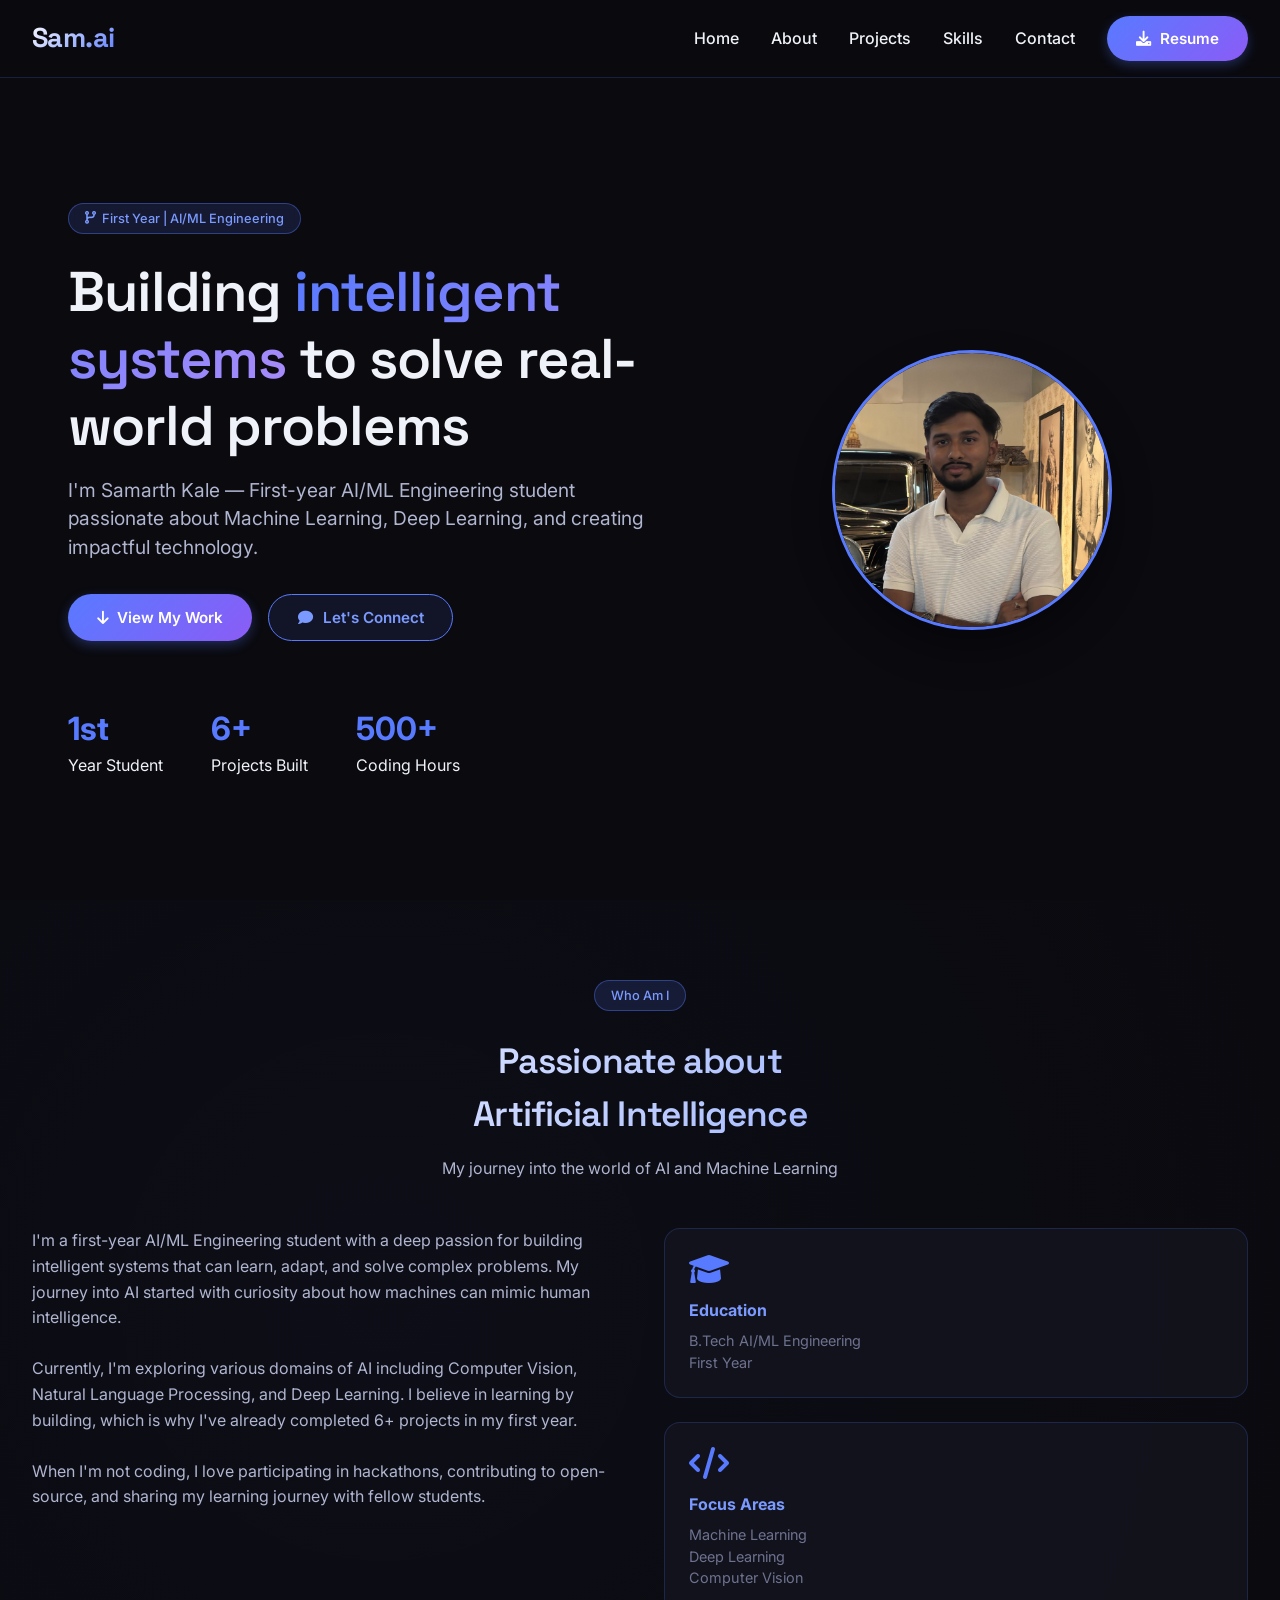
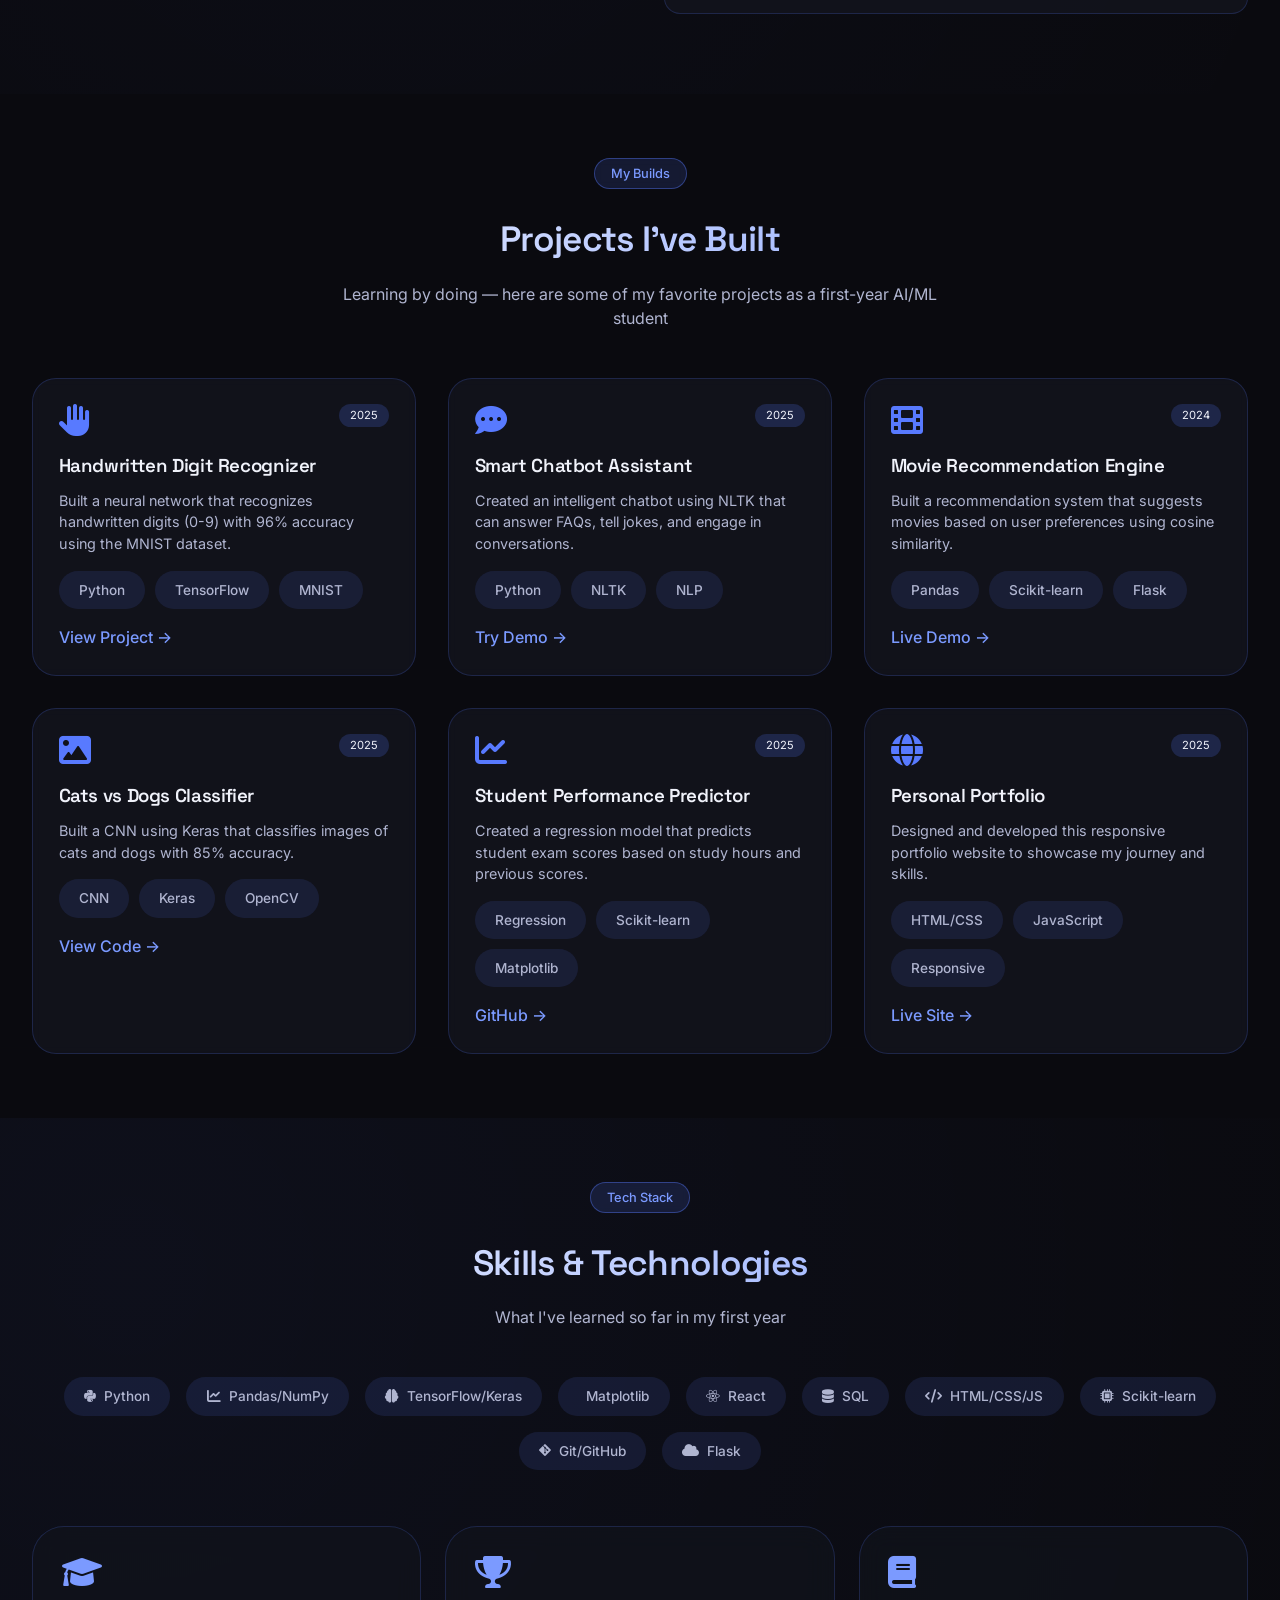
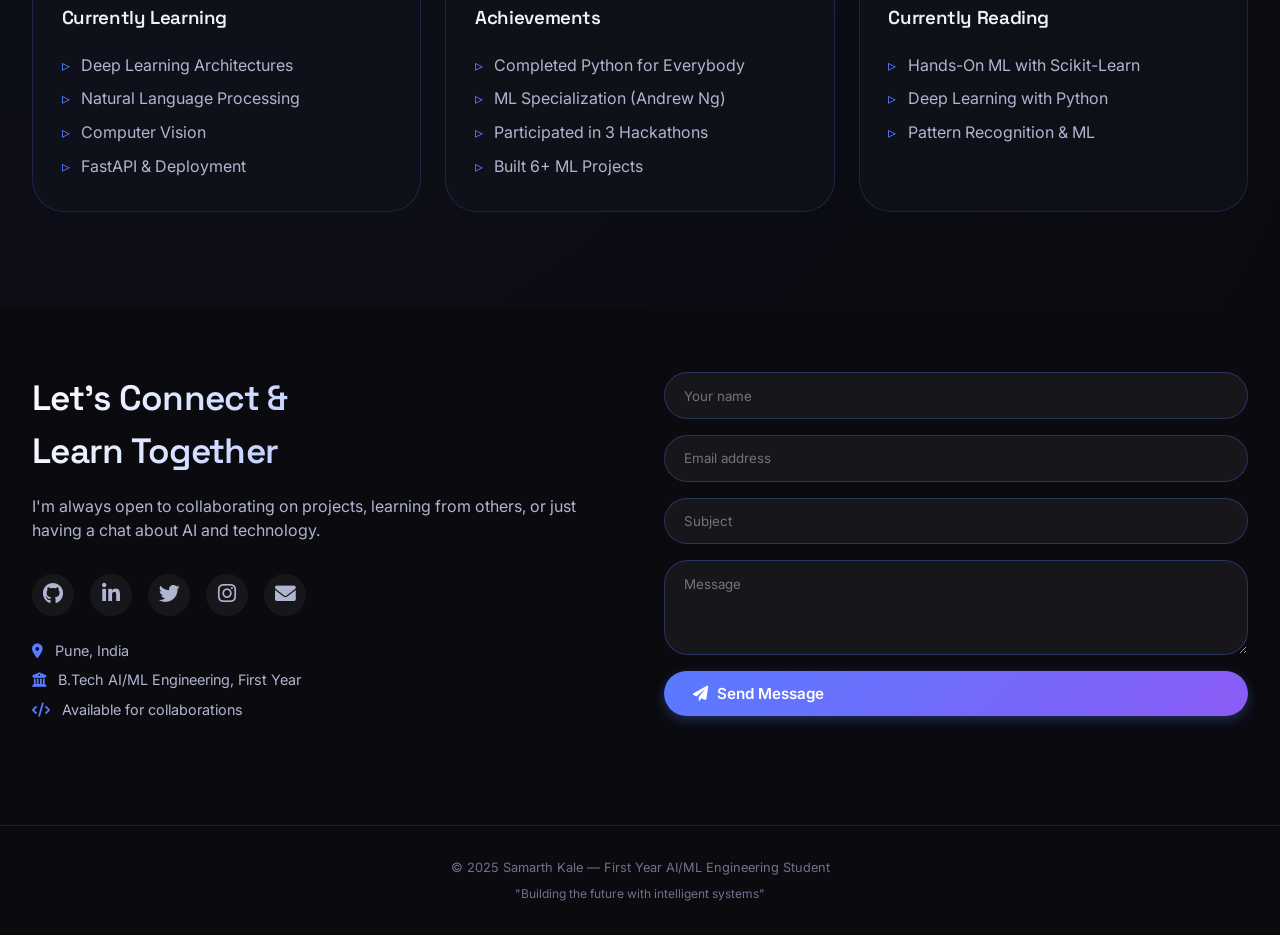
==== index.html @ 46d40313 "Rename portfolio.html to index.html" ====
<!DOCTYPE html>
<html lang="en">
<head>
  <meta charset="UTF-8">
  <meta name="viewport" content="width=device-width, initial-scale=1.0">
  <title>Samarth Kale | AI/ML Engineering Student</title>
  <link rel="preconnect" href="https://fonts.googleapis.com">
  <link rel="preconnect" href="https://fonts.gstatic.com" crossorigin>
  <link href="https://fonts.googleapis.com/css2?family=Inter:opsz,wght@14..32,300;14..32,400;14..32,500;14..32,600;14..32,700&family=Space+Grotesk:wght@400;500;600;700&display=swap" rel="stylesheet">
  <link rel="stylesheet" href="https://cdnjs.cloudflare.com/ajax/libs/font-awesome/6.0.0-beta3/css/all.min.css">
  <link rel="stylesheet" href="index.css">
  <link rel="stylesheet" href="app.css">
  <style>
    /* Emergency fixes - in case external CSS fails */
    .hero-wrapper {
      display: flex !important;
      align-items: center !important;
      justify-content: space-between !important;
      gap: 4rem !important;
      flex-wrap: wrap !important;
    }
    .hero-content {
      flex: 1 !important;
      min-width: 280px !important;
    }
    .hero-photo {
      flex: 0.8 !important;
      min-width: 250px !important;
      display: flex !important;
      justify-content: center !important;
    }
    .photo-frame {
      width: 280px !important;
      height: 280px !important;
      border-radius: 50% !important;
      overflow: hidden !important;
      border: 3px solid #587aff !important;
      box-shadow: 0 20px 40px rgba(0,0,0,0.3) !important;
    }
    .photo-frame img {
      width: 100% !important;
      height: 100% !important;
      object-fit: cover !important;
    }
    @media (max-width: 768px) {
      .hero-wrapper { flex-direction: column-reverse !important; text-align: center !important; }
      .hero-content { text-align: center !important; }
      .hero-buttons { justify-content: center !important; }
      .stats { justify-content: center !important; }
      .photo-frame { width: 200px !important; height: 200px !important; }
    }
  </style>
</head>
<body>
  <!-- Navigation -->
  <nav>
    <div class="container nav-container">
      <div class="logo">Sam.ai</div>
      <div class="nav-links">
        <a href="#home">Home</a>
        <a href="#about">About</a>
        <a href="#projects">Projects</a>
        <a href="#skills">Skills</a>
        <a href="#contact">Contact</a>
        <button class="btn btn-primary" id="resumeBtn"><i class="fas fa-download"></i> Resume</button>
      </div>
    </div>
  </nav>

  <main>
    <!-- Hero Section with Photo -->
    <section id="home">
      <div class="container">
        <div class="hero-wrapper">
          <div class="hero-content">
            <div class="hero-badge"><i class="fas fa-code-branch"></i> First Year | AI/ML Engineering</div>
            <h1>Building <span class="gradient-text">intelligent systems</span> to solve real-world problems</h1>
            <p class="hero-subtitle">I'm Samarth Kale — First-year AI/ML Engineering student passionate about Machine Learning, Deep Learning, and creating impactful technology.</p>
            <div class="hero-buttons">
              <button class="btn btn-primary" id="projectCta"><i class="fas fa-arrow-down"></i> View My Work</button>
              <button class="btn btn-outline" id="contactCta"><i class="fas fa-comment"></i> Let's Connect</button>
            </div>
            <div class="stats">
              <div><span class="stat-number">1st</span><br>Year Student</div>
              <div><span class="stat-number">6+</span><br>Projects Built</div>
              <div><span class="stat-number">500+</span><br>Coding Hours</div>
            </div>
          </div>
          <div class="hero-photo">
            <div class="photo-frame">
              <!-- Placeholder avatar until you add your photo -->
              <img src="samarth-photo.jpg" alt="Samarth Kale">
              <!-- REPLACE ABOVE DIV WITH THIS WHEN YOU ADD YOUR PHOTO:
              <img src="samarth-photo.jpg" alt="Samarth Kale">
              -->
            </div>
          </div>
        </div>
      </div>
    </section>

    <!-- About Section -->
    <section id="about">
      <div class="container">
        <div class="section-header">
          <span class="hero-badge">Who Am I</span>
          <h2 class="section-title">Passionate about <br>Artificial Intelligence</h2>
          <p>My journey into the world of AI and Machine Learning</p>
        </div>
        
        <div class="about-content">
          <div class="about-text">
            <p>I'm a first-year AI/ML Engineering student with a deep passion for building intelligent systems that can learn, adapt, and solve complex problems. My journey into AI started with curiosity about how machines can mimic human intelligence.</p>
            <br>
            <p>Currently, I'm exploring various domains of AI including Computer Vision, Natural Language Processing, and Deep Learning. I believe in learning by building, which is why I've already completed 6+ projects in my first year.</p>
            <br>
            <p>When I'm not coding, I love participating in hackathons, contributing to open-source, and sharing my learning journey with fellow students.</p>
          </div>
          <div class="about-highlights">
            <div class="highlight-card">
              <i class="fas fa-graduation-cap"></i>
              <h4>Education</h4>
              <p>B.Tech AI/ML Engineering<br>First Year</p>
            </div>
            <div class="highlight-card">
              <i class="fas fa-code"></i>
              <h4>Focus Areas</h4>
              <p>Machine Learning<br>Deep Learning<br>Computer Vision</p>
            </div>
          </div>
        </div>
      </div>
    </section>

    <!-- Projects Section -->
    <section id="projects">
      <div class="container">
        <div class="section-header">
          <span class="hero-badge">My Builds</span>
          <h2 class="section-title">Projects I've Built</h2>
          <p>Learning by doing — here are some of my favorite projects as a first-year AI/ML student</p>
        </div>
        
        <div class="projects-grid">
          <div class="project-card">
            <div class="project-content">
              <i class="fas fa-hand-paper project-icon"></i>
              <span class="project-year">2025</span>
              <h3>Handwritten Digit Recognizer</h3>
              <p>Built a neural network that recognizes handwritten digits (0-9) with 96% accuracy using the MNIST dataset.</p>
              <div class="project-tags">
                <span class="skill-tag">Python</span>
                <span class="skill-tag">TensorFlow</span>
                <span class="skill-tag">MNIST</span>
              </div>
              <a href="#" class="project-link">View Project →</a>
            </div>
          </div>
          
          <div class="project-card">
            <div class="project-content">
              <i class="fas fa-comment-dots project-icon"></i>
              <span class="project-year">2025</span>
              <h3>Smart Chatbot Assistant</h3>
              <p>Created an intelligent chatbot using NLTK that can answer FAQs, tell jokes, and engage in conversations.</p>
              <div class="project-tags">
                <span class="skill-tag">Python</span>
                <span class="skill-tag">NLTK</span>
                <span class="skill-tag">NLP</span>
              </div>
              <a href="#" class="project-link">Try Demo →</a>
            </div>
          </div>
          
          <div class="project-card">
            <div class="project-content">
              <i class="fas fa-film project-icon"></i>
              <span class="project-year">2024</span>
              <h3>Movie Recommendation Engine</h3>
              <p>Built a recommendation system that suggests movies based on user preferences using cosine similarity.</p>
              <div class="project-tags">
                <span class="skill-tag">Pandas</span>
                <span class="skill-tag">Scikit-learn</span>
                <span class="skill-tag">Flask</span>
              </div>
              <a href="#" class="project-link">Live Demo →</a>
            </div>
          </div>
          
          <div class="project-card">
            <div class="project-content">
              <i class="fas fa-image project-icon"></i>
              <span class="project-year">2025</span>
              <h3>Cats vs Dogs Classifier</h3>
              <p>Built a CNN using Keras that classifies images of cats and dogs with 85% accuracy.</p>
              <div class="project-tags">
                <span class="skill-tag">CNN</span>
                <span class="skill-tag">Keras</span>
                <span class="skill-tag">OpenCV</span>
              </div>
              <a href="#" class="project-link">View Code →</a>
            </div>
          </div>
          
          <div class="project-card">
            <div class="project-content">
              <i class="fas fa-chart-line project-icon"></i>
              <span class="project-year">2025</span>
              <h3>Student Performance Predictor</h3>
              <p>Created a regression model that predicts student exam scores based on study hours and previous scores.</p>
              <div class="project-tags">
                <span class="skill-tag">Regression</span>
                <span class="skill-tag">Scikit-learn</span>
                <span class="skill-tag">Matplotlib</span>
              </div>
              <a href="#" class="project-link">GitHub →</a>
            </div>
          </div>
          
          <div class="project-card">
            <div class="project-content">
              <i class="fas fa-globe project-icon"></i>
              <span class="project-year">2025</span>
              <h3>Personal Portfolio</h3>
              <p>Designed and developed this responsive portfolio website to showcase my journey and skills.</p>
              <div class="project-tags">
                <span class="skill-tag">HTML/CSS</span>
                <span class="skill-tag">JavaScript</span>
                <span class="skill-tag">Responsive</span>
              </div>
              <a href="#" class="project-link">Live Site →</a>
            </div>
          </div>
        </div>
      </div>
    </section>

    <!-- Skills Section -->
    <section id="skills">
      <div class="container">
        <div class="section-header">
          <span class="hero-badge">Tech Stack</span>
          <h2 class="section-title">Skills & Technologies</h2>
          <p>What I've learned so far in my first year</p>
        </div>
        
        <div class="skills-cloud">
          <span class="skill-tag"><i class="fab fa-python"></i> Python</span>
          <span class="skill-tag"><i class="fas fa-chart-line"></i> Pandas/NumPy</span>
          <span class="skill-tag"><i class="fas fa-brain"></i> TensorFlow/Keras</span>
          <span class="skill-tag"><i class="fas fa-chart-simple"></i> Matplotlib</span>
          <span class="skill-tag"><i class="fab fa-react"></i> React</span>
          <span class="skill-tag"><i class="fas fa-database"></i> SQL</span>
          <span class="skill-tag"><i class="fas fa-code"></i> HTML/CSS/JS</span>
          <span class="skill-tag"><i class="fas fa-microchip"></i> Scikit-learn</span>
          <span class="skill-tag"><i class="fab fa-git-alt"></i> Git/GitHub</span>
          <span class="skill-tag"><i class="fas fa-cloud"></i> Flask</span>
        </div>
        
        <div class="learning-grid">
          <div class="glass-card learning-card">
            <i class="fas fa-graduation-cap"></i>
            <h3>Currently Learning</h3>
            <ul>
              <li>Deep Learning Architectures</li>
              <li>Natural Language Processing</li>
              <li>Computer Vision</li>
              <li>FastAPI & Deployment</li>
            </ul>
          </div>
          
          <div class="glass-card learning-card">
            <i class="fas fa-trophy"></i>
            <h3>Achievements</h3>
            <ul>
              <li>Completed Python for Everybody</li>
              <li>ML Specialization (Andrew Ng)</li>
              <li>Participated in 3 Hackathons</li>
              <li>Built 6+ ML Projects</li>
            </ul>
          </div>
          
          <div class="glass-card learning-card">
            <i class="fas fa-book"></i>
            <h3>Currently Reading</h3>
            <ul>
              <li>Hands-On ML with Scikit-Learn</li>
              <li>Deep Learning with Python</li>
              <li>Pattern Recognition & ML</li>
            </ul>
          </div>
        </div>
      </div>
    </section>

    <!-- Contact Section -->
    <section id="contact">
      <div class="container contact-wrapper">
        <div class="contact-info">
          <h2 class="section-title">Let's Connect & <br>Learn Together</h2>
          <p>I'm always open to collaborating on projects, learning from others, or just having a chat about AI and technology.</p>
          <div class="social-links">
            <a href="#" class="social-icon"><i class="fab fa-github"></i></a>
            <a href="#" class="social-icon"><i class="fab fa-linkedin-in"></i></a>
            <a href="#" class="social-icon"><i class="fab fa-twitter"></i></a>
            <a href="#" class="social-icon"><i class="fab fa-instagram"></i></a>
            <a href="#" class="social-icon"><i class="fas fa-envelope"></i></a>
          </div>
          <div class="contact-extra">
            <p><i class="fas fa-map-marker-alt"></i> Pune, India</p>
            <p><i class="fas fa-university"></i> B.Tech AI/ML Engineering, First Year</p>
            <p><i class="fas fa-code"></i> Available for collaborations</p>
          </div>
        </div>
        
        <form id="contactForm" class="contact-form">
          <input type="text" placeholder="Your name" required>
          <input type="email" placeholder="Email address" required>
          <input type="text" placeholder="Subject">
          <textarea rows="4" placeholder="Message" required></textarea>
          <button type="submit" class="btn btn-primary"><i class="fas fa-paper-plane"></i> Send Message</button>
        </form>
      </div>
    </section>

    <footer>
      <div class="container">
        <p>© 2025 Samarth Kale — First Year AI/ML Engineering Student</p>
        <p class="footer-quote">"Building the future with intelligent systems"</p>
      </div>
    </footer>
  </main>

  <script src="portfolio.js"></script>
</body>
</html>
---- index.css ----
* {
  margin: 0;
  padding: 0;
  box-sizing: border-box;
}

:root {
  --bg-deep: #0a0a0f;
  --bg-surface: #111116;
  --bg-card: rgba(20, 22, 32, 0.7);
  --border-glow: rgba(88, 130, 255, 0.25);
  --primary: #587aff;
  --primary-light: #7b9aff;
  --primary-glow: rgba(88, 122, 255, 0.4);
  --text-primary: #f0f2fa;
  --text-secondary: #b0b5d0;
  --text-muted: #6e728f;
  --success: #2ad4a6;
  --warning: #ffbc6e;
  --gradient-1: linear-gradient(135deg, #587aff 0%, #8b5cf6 100%);
  --shadow-sm: 0 8px 20px rgba(0, 0, 0, 0.4);
  --shadow-glow: 0 0 12px rgba(88, 122, 255, 0.3);
}

body {
  font-family: 'Inter', sans-serif;
  background-color: var(--bg-deep);
  color: var(--text-primary);
  line-height: 1.5;
  scroll-behavior: smooth;
  overflow-x: hidden;
}

::-webkit-scrollbar {
  width: 8px;
}

::-webkit-scrollbar-track {
  background: #1a1a24;
}

::-webkit-scrollbar-thumb {
  background: var(--primary);
  border-radius: 10px;
}

.container {
  max-width: 1280px;
  margin: 0 auto;
  padding: 0 2rem;
}

h1, h2, h3, .logo {
  font-family: 'Space Grotesk', monospace;
  font-weight: 600;
  letter-spacing: -0.02em;
}

section {
  position: relative;
}

.gradient-text {
  background: linear-gradient(120deg, #587aff, #a78bfa);
  -webkit-background-clip: text;
  background-clip: text;
  color: transparent;
}
---- app.css ----
/* Navigation */
nav {
  position: fixed;
  top: 0;
  width: 100%;
  z-index: 1000;
  backdrop-filter: blur(12px);
  background: rgba(10, 10, 15, 0.7);
  border-bottom: 1px solid rgba(88, 122, 255, 0.2);
}

.nav-container {
  display: flex;
  justify-content: space-between;
  align-items: center;
  padding: 1rem 2rem;
}

.logo {
  font-size: 1.7rem;
  font-weight: 700;
  background: linear-gradient(135deg, #fff, #587aff);
  -webkit-background-clip: text;
  background-clip: text;
  color: transparent;
}

.nav-links {
  display: flex;
  gap: 2rem;
  align-items: center;
}

.nav-links a {
  color: #f0f2fa;
  text-decoration: none;
  font-weight: 500;
  transition: color 0.2s;
}

.nav-links a:hover {
  color: #7b9aff;
}

/* Buttons */
.btn {
  display: inline-flex;
  align-items: center;
  gap: 0.6rem;
  padding: 0.8rem 1.8rem;
  border-radius: 2.5rem;
  font-weight: 600;
  font-size: 0.95rem;
  transition: all 0.2s ease;
  cursor: pointer;
  border: none;
  font-family: inherit;
}

.btn-primary {
  background: linear-gradient(135deg, #587aff 0%, #8b5cf6 100%);
  color: white;
  box-shadow: 0 4px 12px rgba(88, 122, 255, 0.3);
}

.btn-primary:hover {
  transform: translateY(-3px);
  filter: brightness(1.05);
  box-shadow: 0 8px 20px rgba(88, 122, 255, 0.4);
}

.btn-outline {
  border: 1.5px solid #587aff;
  color: #7b9aff;
  background: rgba(88, 122, 255, 0.1);
}

.btn-outline:hover {
  background: rgba(88, 122, 255, 0.2);
  transform: translateY(-2px);
}

/* Hero Section */
#home {
  min-height: 100vh;
  display: flex;
  align-items: center;
  padding-top: 5rem;
}

.hero-wrapper {
  display: flex;
  align-items: center;
  justify-content: space-between;
  gap: 4rem;
  flex-wrap: wrap;
}

.hero-content {
  flex: 1;
  min-width: 280px;
}

.hero-photo {
  flex: 0.8;
  min-width: 250px;
  display: flex;
  justify-content: center;
}

.photo-frame {
  width: 280px;
  height: 280px;
  border-radius: 50%;
  overflow: hidden;
  border: 3px solid #587aff;
  box-shadow: 0 20px 40px rgba(0, 0, 0, 0.3);
  transition: all 0.3s ease;
}

.photo-frame:hover {
  transform: scale(1.02);
  box-shadow: 0 0 30px rgba(88, 122, 255, 0.3);
}

.photo-frame img {
  width: 100%;
  height: 100%;
  object-fit: cover;
}

.hero-badge {
  display: inline-flex;
  align-items: center;
  gap: 6px;
  background: rgba(88, 122, 255, 0.15);
  backdrop-filter: blur(4px);
  border-radius: 40px;
  padding: 0.3rem 1rem;
  font-size: 0.8rem;
  font-weight: 500;
  border: 1px solid rgba(88, 122, 255, 0.4);
  color: #7b9aff;
  margin-bottom: 1.5rem;
}

#home h1 {
  font-size: 3.5rem;
  line-height: 1.2;
  margin-bottom: 1rem;
  max-width: 800px;
}

.gradient-text {
  background: linear-gradient(120deg, #587aff, #a78bfa);
  -webkit-background-clip: text;
  background-clip: text;
  color: transparent;
}

.hero-subtitle {
  font-size: 1.2rem;
  color: #b0b5d0;
  max-width: 600px;
  margin-bottom: 2rem;
}

.hero-buttons {
  display: flex;
  gap: 1rem;
  flex-wrap: wrap;
  margin-bottom: 4rem;
}

.stats {
  display: flex;
  gap: 3rem;
  flex-wrap: wrap;
}

.stat-number {
  font-size: 2rem;
  font-weight: 700;
  color: #587aff;
}

/* About Section */
#about {
  padding: 5rem 0;
  background: radial-gradient(circle at 30% 50%, rgba(88, 122, 255, 0.03), transparent);
}

.about-content {
  display: grid;
  grid-template-columns: 1fr 1fr;
  gap: 3rem;
  margin-top: 2rem;
}

.about-text {
  color: #b0b5d0;
  line-height: 1.6;
}

.about-highlights {
  display: flex;
  flex-direction: column;
  gap: 1.5rem;
}

.highlight-card {
  background: rgba(20, 22, 32, 0.7);
  border-radius: 1rem;
  padding: 1.5rem;
  border: 1px solid rgba(88, 122, 255, 0.2);
  transition: all 0.3s ease;
}

.highlight-card:hover {
  transform: translateX(5px);
  border-color: #587aff;
}

.highlight-card i {
  font-size: 2rem;
  color: #587aff;
  margin-bottom: 0.8rem;
}

.highlight-card h4 {
  margin-bottom: 0.5rem;
  color: #7b9aff;
}

.highlight-card p {
  color: #6e728f;
  font-size: 0.9rem;
}

/* Projects Section */
#projects {
  padding: 4rem 0;
}

.section-header {
  text-align: center;
  margin-bottom: 3rem;
}

.section-title {
  font-size: 2.2rem;
  margin-bottom: 1rem;
  background: linear-gradient(120deg, #fff, #7b9aff);
  background-clip: text;
  -webkit-background-clip: text;
  color: transparent;
}

.section-header p {
  color: #b0b5d0;
  max-width: 650px;
  margin: 0 auto;
}

.projects-grid {
  display: grid;
  grid-template-columns: repeat(auto-fit, minmax(320px, 1fr));
  gap: 2rem;
}

.project-card {
  background: rgba(20, 22, 32, 0.7);
  border-radius: 1.5rem;
  overflow: hidden;
  transition: all 0.25s ease;
  border: 1px solid rgba(88, 122, 255, 0.2);
  backdrop-filter: blur(4px);
}

.project-card:hover {
  transform: translateY(-8px);
  border-color: #587aff;
  box-shadow: 0 20px 30px -12px rgba(0, 0, 0, 0.5);
}

.project-content {
  padding: 1.6rem;
}

.project-icon {
  font-size: 2rem;
  color: #587aff;
  margin-bottom: 1rem;
  display: inline-block;
}

.project-year {
  float: right;
  background: rgba(88, 122, 255, 0.2);
  padding: 0.2rem 0.7rem;
  border-radius: 30px;
  font-size: 0.7rem;
}

.project-card h3 {
  margin-bottom: 0.6rem;
}

.project-card p {
  color: #b0b5d0;
  font-size: 0.9rem;
  margin-bottom: 1rem;
}

.project-tags {
  display: flex;
  gap: 0.6rem;
  flex-wrap: wrap;
  margin: 1rem 0;
}

.skill-tag {
  background: rgba(88, 122, 255, 0.12);
  border-radius: 2rem;
  padding: 0.5rem 1.2rem;
  font-size: 0.85rem;
  font-weight: 500;
  color: #b0b5d0;
  transition: all 0.2s;
  border: 1px solid transparent;
  display: inline-flex;
  align-items: center;
  gap: 0.5rem;
}

.skill-tag:hover {
  border-color: #587aff;
  color: white;
  transform: translateY(-2px);
}

.project-link {
  color: #7b9aff;
  text-decoration: none;
  font-weight: 500;
}

/* Skills Section */
#skills {
  padding: 4rem 0 6rem 0;
  background: radial-gradient(circle at 10% 20%, rgba(88, 122, 255, 0.05), transparent);
}

.skills-cloud {
  display: flex;
  flex-wrap: wrap;
  justify-content: center;
  gap: 1rem;
  margin-top: 2rem;
}

.learning-grid {
  display: grid;
  grid-template-columns: repeat(auto-fit, minmax(280px, 1fr));
  gap: 1.5rem;
  margin-top: 3.5rem;
}

.glass-card {
  background: rgba(18, 20, 28, 0.65);
  backdrop-filter: blur(12px);
  border: 1px solid rgba(88, 122, 255, 0.2);
  border-radius: 2rem;
  transition: all 0.3s ease;
}

.glass-card:hover {
  border-color: rgba(88, 122, 255, 0.5);
  box-shadow: 0 0 12px rgba(88, 122, 255, 0.3);
}

.learning-card {
  padding: 1.8rem;
}

.learning-card i {
  font-size: 2rem;
  color: #7b9aff;
  margin-bottom: 1rem;
  display: inline-block;
}

.learning-card h3 {
  margin-bottom: 1rem;
}

.learning-card ul {
  list-style: none;
  padding-left: 0;
}

.learning-card li {
  color: #b0b5d0;
  padding: 0.3rem 0;
  padding-left: 1.2rem;
  position: relative;
}

.learning-card li:before {
  content: "▹";
  position: absolute;
  left: 0;
  color: #587aff;
}

/* Contact Section */
#contact {
  padding: 4rem 0 6rem 0;
}

.contact-wrapper {
  display: flex;
  flex-wrap: wrap;
  gap: 3rem;
  justify-content: space-between;
  align-items: flex-start;
}

.contact-info {
  flex: 1;
  min-width: 260px;
}

.contact-info h2 {
  margin-bottom: 1rem;
}

.contact-info p {
  color: #b0b5d0;
  margin-bottom: 2rem;
}

.contact-extra {
  margin-top: 1.5rem;
}

.contact-extra p {
  margin-bottom: 0.5rem;
  font-size: 0.9rem;
}

.contact-extra i {
  margin-right: 0.5rem;
  color: #587aff;
}

.social-links {
  display: flex;
  gap: 1rem;
  flex-wrap: wrap;
}

.social-icon {
  display: inline-flex;
  align-items: center;
  justify-content: center;
  width: 42px;
  height: 42px;
  border-radius: 50%;
  background: rgba(255, 255, 255, 0.05);
  transition: all 0.2s;
  color: #b0b5d0;
  font-size: 1.3rem;
  text-decoration: none;
}

.social-icon:hover {
  background: #587aff;
  color: white;
  transform: translateY(-3px);
}

.contact-form {
  flex: 1;
  min-width: 280px;
  display: flex;
  flex-direction: column;
  gap: 1rem;
}

.contact-form input,
.contact-form textarea {
  background: rgba(255, 255, 255, 0.05);
  border: 1px solid rgba(88, 122, 255, 0.3);
  padding: 0.9rem 1.2rem;
  border-radius: 2rem;
  color: white;
  outline: none;
  font-family: inherit;
}

.contact-form textarea {
  border-radius: 1.5rem;
  resize: vertical;
}

.contact-form input:focus,
.contact-form textarea:focus {
  border-color: #587aff;
}

/* Footer */
footer {
  border-top: 1px solid rgba(88, 122, 255, 0.2);
  padding: 2rem 0;
  text-align: center;
  color: #6e728f;
  font-size: 0.8rem;
}

.footer-quote {
  margin-top: 0.5rem;
  font-size: 0.75rem;
}

/* Responsive */
@media (max-width: 968px) {
  .hero-wrapper {
    flex-direction: column-reverse;
    text-align: center;
    gap: 2rem;
  }
  
  .hero-content {
    text-align: center;
  }
  
  .hero-buttons {
    justify-content: center;
  }
  
  .stats {
    justify-content: center;
  }
  
  .photo-frame {
    width: 220px;
    height: 220px;
  }
  
  .about-content {
    grid-template-columns: 1fr;
    gap: 2rem;
  }
  
  .container {
    padding: 0 1.5rem;
  }
  
  .nav-links {
    gap: 1rem;
  }
  
  .nav-links a {
    font-size: 0.85rem;
  }
  
  #home h1 {
    font-size: 2.2rem;
  }
  
  .section-title {
    font-size: 1.8rem;
  }
}

@media (max-width: 480px) {
  .photo-frame {
    width: 180px;
    height: 180px;
  }
  
  .hero-buttons {
    flex-direction: column;
  }
  
  .btn {
    justify-content: center;
  }
}
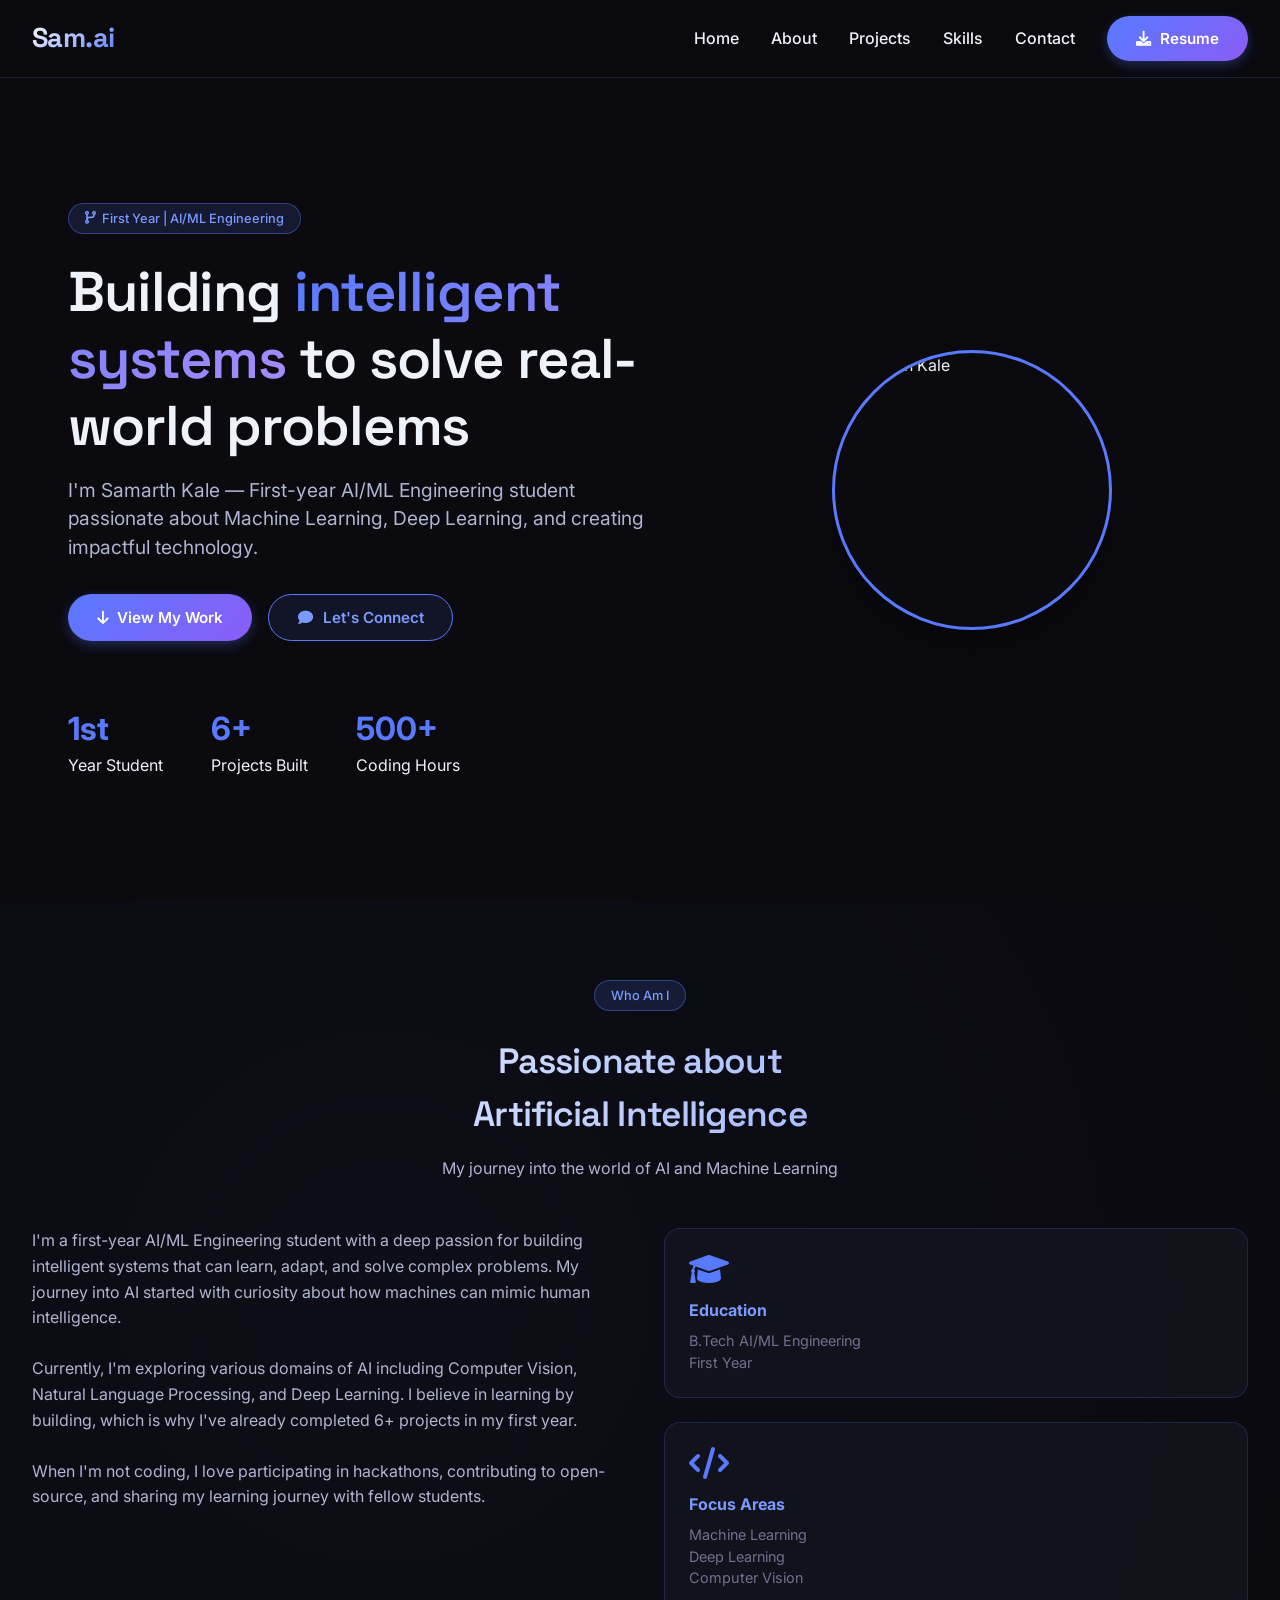
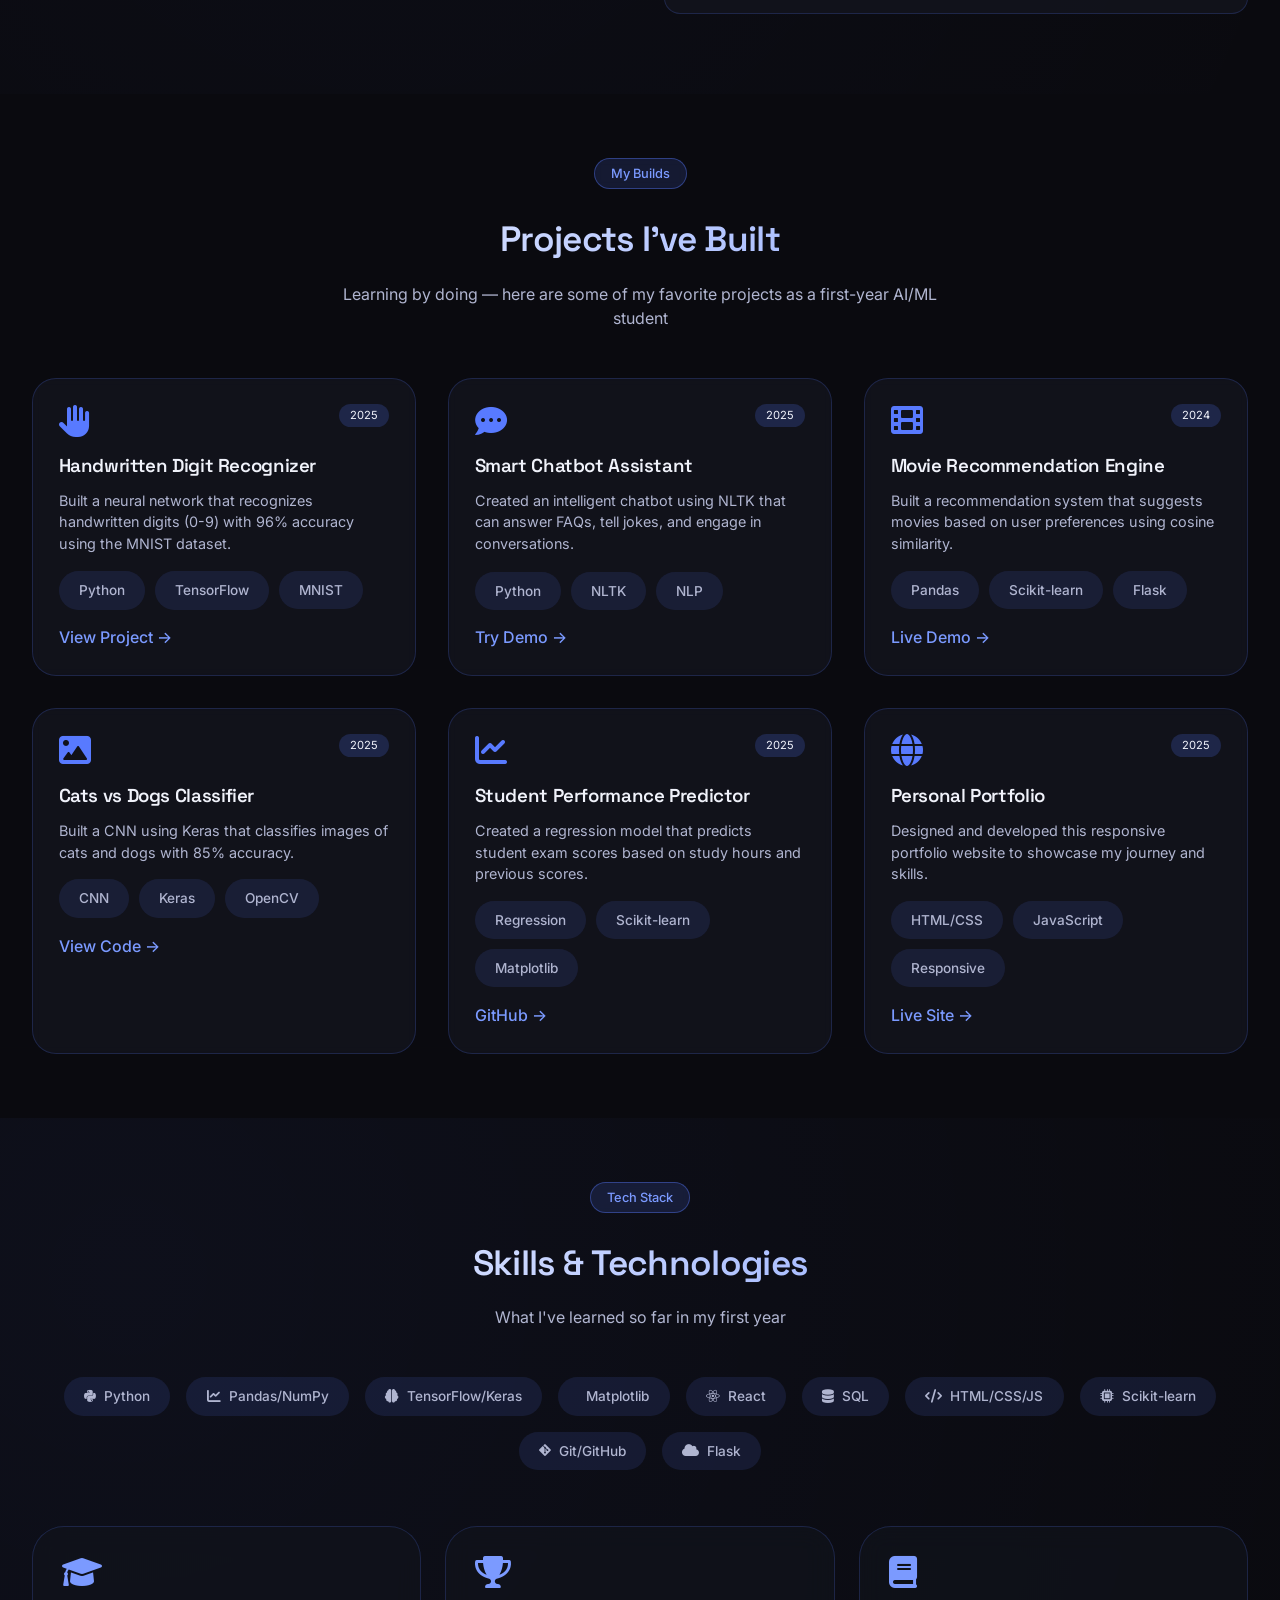
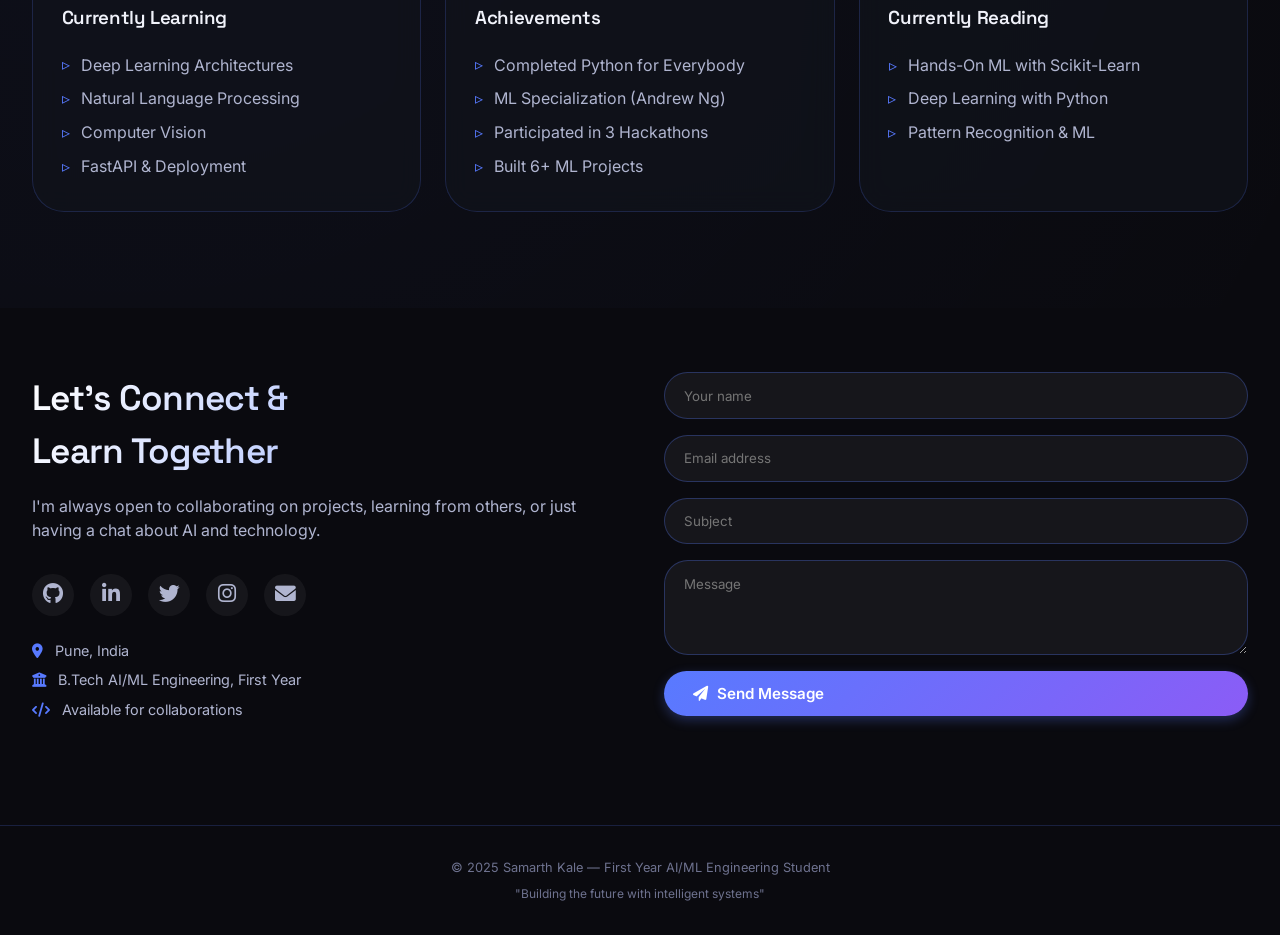
==== commit 1158817b: "Update index.html" ====
--- a/index.html
+++ b/index.html
@@ -88,11 +88,7 @@
           </div>
           <div class="hero-photo">
             <div class="photo-frame">
-              <!-- Placeholder avatar until you add your photo -->
-              <img src="samarth-photo.jpg" alt="Samarth Kale">
-              <!-- REPLACE ABOVE DIV WITH THIS WHEN YOU ADD YOUR PHOTO:
-              <img src="samarth-photo.jpg" alt="Samarth Kale">
-              -->
+            <img src="image.png" alt="Samarth Kale">
             </div>
           </div>
         </div>
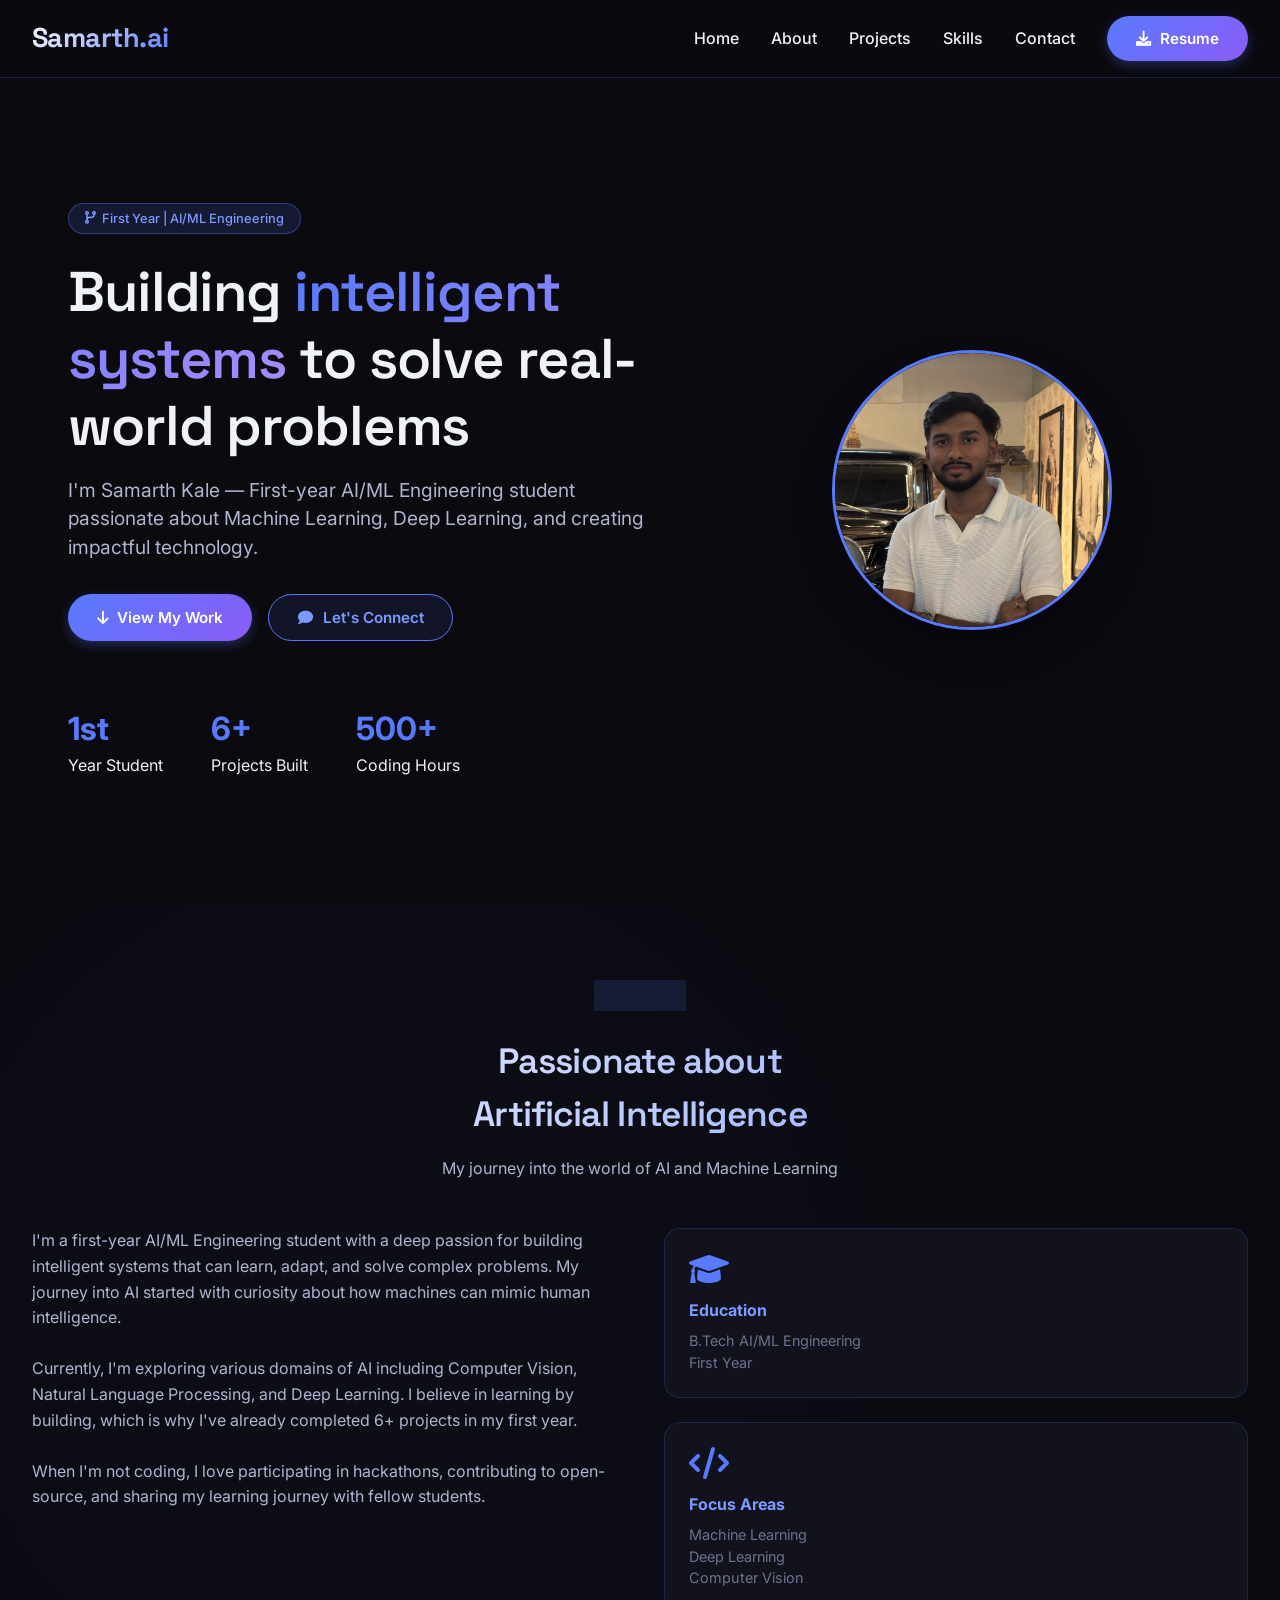
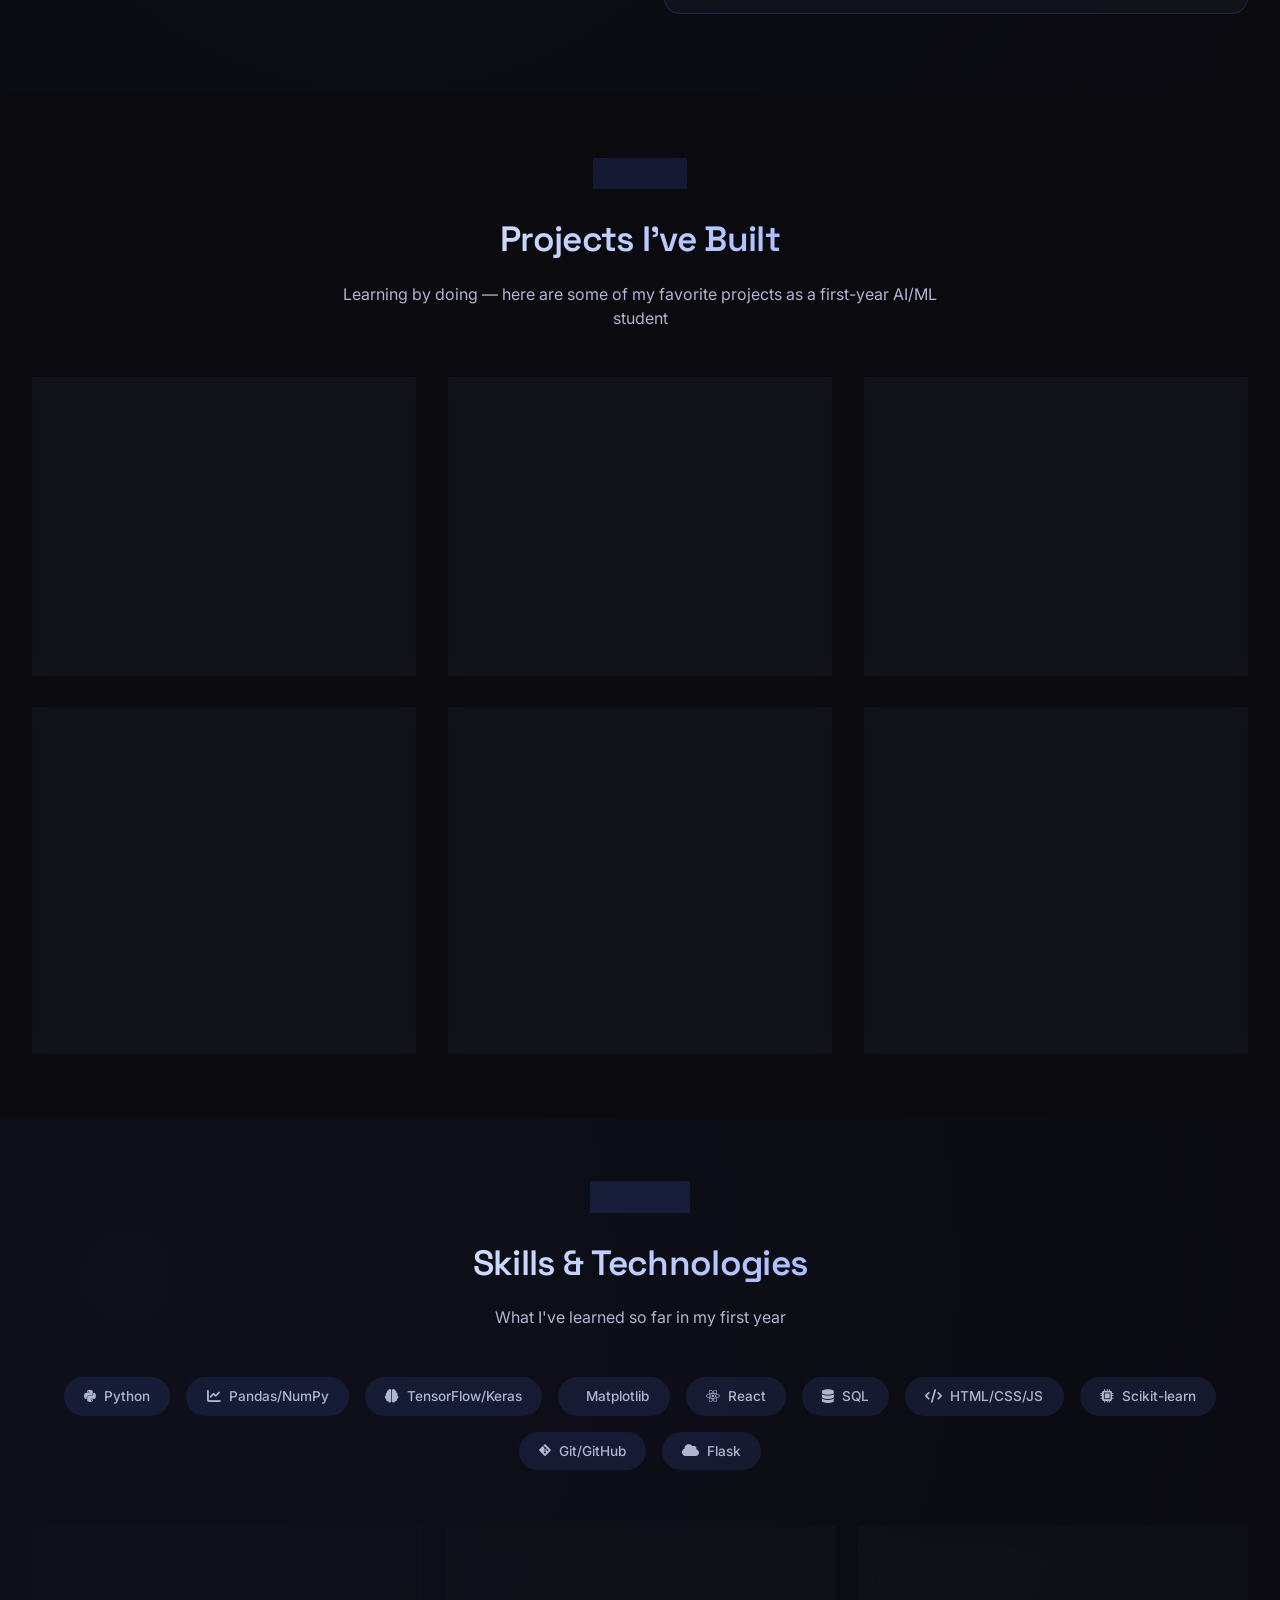
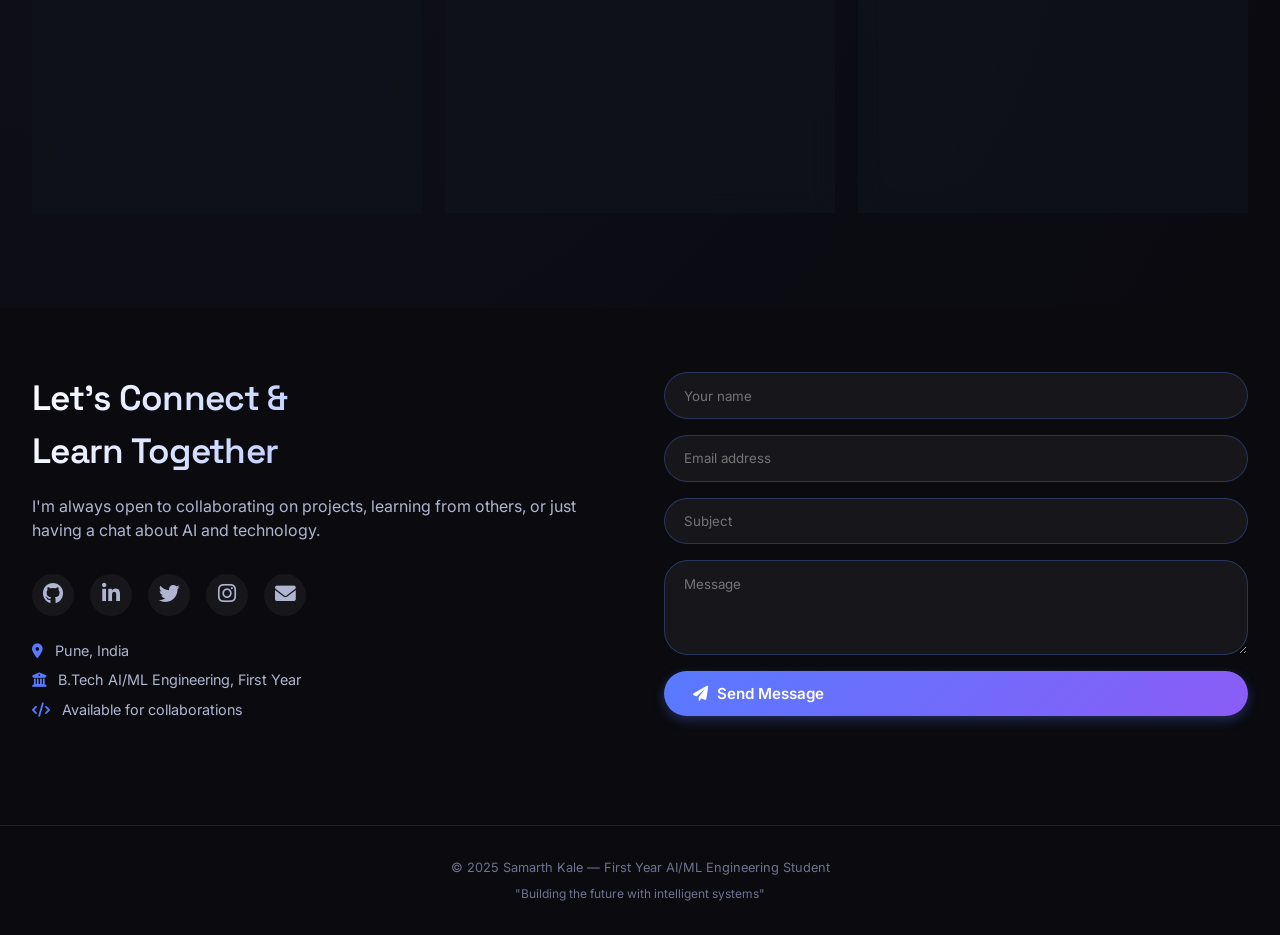
==== commit f91bcf29: "Update index.html" ====
--- a/index.html
+++ b/index.html
@@ -11,7 +11,7 @@
   <link rel="stylesheet" href="index.css">
   <link rel="stylesheet" href="app.css">
   <style>
-    /* Emergency fixes - in case external CSS fails */
+    /* Emergency fixes */
     .hero-wrapper {
       display: flex !important;
       align-items: center !important;
@@ -52,10 +52,9 @@
   </style>
 </head>
 <body>
-  <!-- Navigation -->
   <nav>
     <div class="container nav-container">
-      <div class="logo">Sam.ai</div>
+      <div class="logo">Samarth.ai</div>
       <div class="nav-links">
         <a href="#home">Home</a>
         <a href="#about">About</a>
@@ -68,7 +67,6 @@
   </nav>
 
   <main>
-    <!-- Hero Section with Photo -->
     <section id="home">
       <div class="container">
         <div class="hero-wrapper">
@@ -88,14 +86,14 @@
           </div>
           <div class="hero-photo">
             <div class="photo-frame">
-            <img src="image.png" alt="Samarth Kale">
-            </div>
-          </div>
-        </div>
-      </div>
-    </section>
-
-    <!-- About Section -->
+              <img src="image.png" alt="Samarth Kale">
+            </div>
+          </div>
+        </div>
+      </div>
+    </section>
+
+    <!-- Rest of your sections (about, projects, skills, contact) remain the same -->
     <section id="about">
       <div class="container">
         <div class="section-header">
@@ -128,7 +126,6 @@
       </div>
     </section>
 
-    <!-- Projects Section -->
     <section id="projects">
       <div class="container">
         <div class="section-header">
@@ -231,7 +228,6 @@
       </div>
     </section>
 
-    <!-- Skills Section -->
     <section id="skills">
       <div class="container">
         <div class="section-header">
@@ -289,7 +285,6 @@
       </div>
     </section>
 
-    <!-- Contact Section -->
     <section id="contact">
       <div class="container contact-wrapper">
         <div class="contact-info">
@@ -328,5 +323,40 @@
   </main>
 
   <script src="portfolio.js"></script>
+  <script>
+    // Smooth scroll
+    document.querySelectorAll('a[href^="#"]').forEach(anchor => {
+      anchor.addEventListener('click', function(e) {
+        e.preventDefault();
+        const targetId = this.getAttribute('href');
+        if (targetId === "#") return;
+        const target = document.querySelector(targetId);
+        if (target) {
+          target.scrollIntoView({ behavior: 'smooth', block: 'start' });
+        }
+      });
+    });
+
+    // Button handlers
+    document.getElementById('projectCta')?.addEventListener('click', () => {
+      document.getElementById('projects')?.scrollIntoView({ behavior: 'smooth' });
+    });
+    document.getElementById('contactCta')?.addEventListener('click', () => {
+      document.getElementById('contact')?.scrollIntoView({ behavior: 'smooth' });
+    });
+    document.getElementById('resumeBtn')?.addEventListener('click', () => {
+      window.open('https://docs.google.com/document/d/1T1yh66OvrEfkvSwyMvteQrTf-Z5kQ701EvDrhrgV4bc/edit?usp=drivesdk', '_blank');
+    });
+
+    // Form handler
+    const form = document.getElementById('contactForm');
+    if (form) {
+      form.addEventListener('submit', (e) => {
+        e.preventDefault();
+        alert("✨ Thanks for reaching out! Samarth will get back to you within 24 hours.");
+        form.reset();
+      });
+    }
+  </script>
 </body>
 </html>
